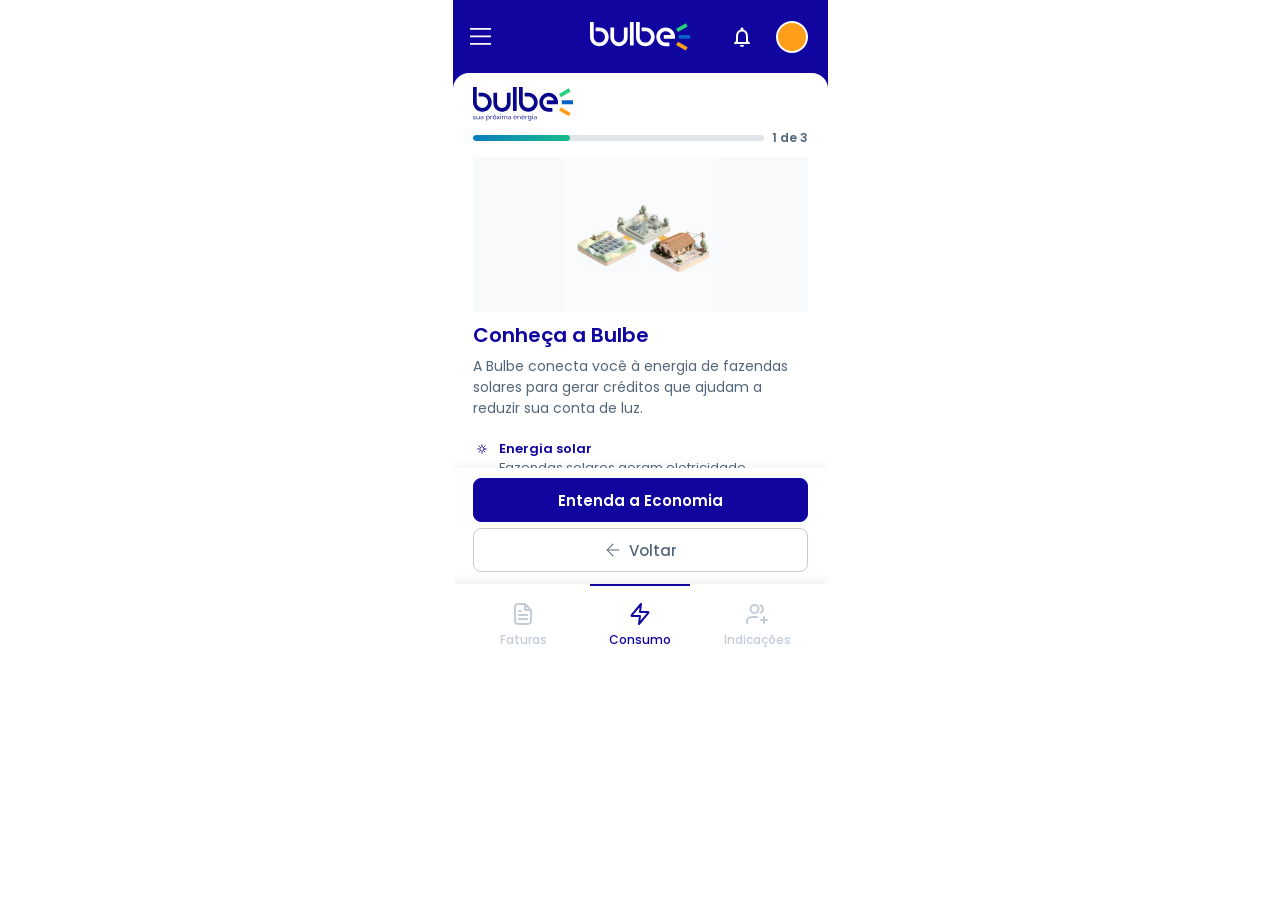
==== pages/onboarding.html @ 9747c5fc "Implementa primeira versão da HU01" ====
<!DOCTYPE html>
<html lang="pt-BR">
<head>
  <meta charset="UTF-8">
  <meta name="viewport" content="width=device-width, initial-scale=1.0">
  <title>Bulbe | Onboarding educativo</title>
  <link rel="preconnect" href="https://fonts.googleapis.com">
  <link rel="preconnect" href="https://fonts.gstatic.com" crossorigin>
  <link href="https://fonts.googleapis.com/css2?family=Poppins:wght@400;500;600;700&display=swap" rel="stylesheet">
  <link rel="stylesheet" href="../assets/css/layout.css">
  <link rel="stylesheet" href="../assets/css/onboarding.css">
  <script src="../assets/js/onboarding.js" defer></script>
  <script src="../assets/js/layout.js" defer></script>
</head>
<body>
  <div class="app">
    <header class="app-cabecalho">
      <!-- Conecte os botões às ações da história que estiver desenvolvendo. -->
      <button class="botao-icone botao-menu" type="button" aria-label="Abrir menu" aria-controls="menu-lateral" aria-expanded="false" aria-haspopup="dialog">
        <img src="../assets/img/menu.svg" width="21" height="17" alt="">
      </button>

      <img class="app-logo" src="../assets/img/logo.svg" width="100" height="29" alt="Bulbe">

      <div class="cabecalho-acoes">
        <button class="botao-icone" type="button" aria-label="Notificações">
          <img src="../assets/img/notificacao.svg" width="40" height="40" alt="">
        </button>
        <button class="botao-icone" type="button" aria-label="Meu perfil">
          <img src="../assets/img/perfil.svg" width="40" height="40" alt="">
        </button>
      </div>
    </header>

    <main class="app-conteudo onboarding" id="conteudo" aria-label="Onboarding educativo">
      <div class="onboarding-cabecalho">
        <img class="onboarding-logo" src="../assets/img/logo_menu.svg" alt="Bulbe — sua próxima energia" width="122" height="41">
        <div class="onboarding-progresso">
          <progress id="progresso" max="3" value="1" aria-label="Progresso da apresentação"></progress>
          <span id="etapa-atual" aria-live="polite" aria-atomic="true">1 de 3</span>
        </div>
      </div>
      <div class="onboarding-etapas" id="etapas">
        <section class="onboarding-etapa" aria-labelledby="titulo-conheca">
          <img class="onboarding-ilustracao" src="../assets/img/onboarding-educativo/conheca.png" alt="Fazenda solar, rede de energia e casa conectadas" width="420" height="420">
          <h1 id="titulo-conheca" tabindex="-1">Conheça a Bulbe</h1>
          <p>A Bulbe conecta você à energia de fazendas solares para gerar créditos que ajudam a reduzir sua conta de luz.</p>
          <ul class="onboarding-beneficios">
            <li><span class="icone-etapa icone-sol" aria-hidden="true"></span><div><h2>Energia solar</h2><p>Fazendas solares geram eletricidade.</p></div></li>
            <li><span class="icone-etapa icone-rede" aria-hidden="true"></span><div><h2>Rede elétrica</h2><p>A energia é enviada para a rede da distribuidora, que continua abastecendo seu imóvel.</p></div></li>
            <li><span class="icone-etapa icone-economia" aria-hidden="true"></span><div><h2>Créditos de energia</h2><p>Os créditos compensam parte do consumo e ajudam a reduzir o custo da energia.</p></div></li>
          </ul>
        </section>
        <section class="onboarding-etapa" aria-labelledby="titulo-economize" hidden>
          <img class="onboarding-ilustracao" src="../assets/img/onboarding-educativo/economize.png" alt="Casa abastecida pela rede elétrica, sem painéis solares no telhado" width="384" height="384">
          <h1 id="titulo-economize" tabindex="-1">Economize sem instalar placas solares.</h1>
          <p>Você não precisa instalar equipamentos em casa nem fazer obras. A economia acontece conforme as condições do seu contrato.</p>
          <ul class="onboarding-beneficios">
            <li><span class="icone-etapa icone-casa" aria-hidden="true"></span><div><h2>Sem obras</h2><p>Não é necessário instalar painéis solares na sua casa.</p></div></li>
            <li><span class="icone-etapa icone-celular" aria-hidden="true"></span><div><h2>Adesão digital</h2><p>Você pode iniciar o processo pelo aplicativo.</p></div></li>
            <li><span class="icone-etapa icone-economia" aria-hidden="true"></span><div><h2>Economia na conta</h2><p>Os créditos elegíveis ajudam a reduzir o custo da energia. O desconto depende das condições contratadas.</p></div></li>
          </ul>
        </section>
        <section class="onboarding-etapa" aria-labelledby="titulo-comece" hidden>
          <img class="onboarding-ilustracao" src="../assets/img/onboarding-educativo/comece.png" alt="Conta de energia e moeda representando economia" width="336" height="336">
          <h1 id="titulo-comece" tabindex="-1">Começar é simples.</h1>
          <p>Conheça as etapas para contratar o serviço e acompanhe o processo até a ativação.</p>
          <ol class="onboarding-beneficios">
            <li><span class="icone-etapa icone-check" aria-hidden="true"></span><div><h2>1. Confira os requisitos</h2><p>Verifique se seu endereço e sua instalação são atendidos. O cadastro deve ser feito em nome do titular da conta de luz, com seu CPF, telefone e e-mail.</p></div></li>
            <li><span class="icone-etapa icone-adesao" aria-hidden="true"></span><div><h2>2. Faça sua adesão</h2><p>Preencha os dados solicitados, valide seu cadastro e leia e aceite o termo de adesão.</p></div></li>
            <li><span class="icone-etapa icone-relogio" aria-hidden="true"></span><div><h2>3. Aguarde a ativação</h2><p>Acompanhe as atualizações por e-mail e WhatsApp até o início da economia.</p></div></li>
          </ol>
          <p class="onboarding-fonte">Confira as condições nas <a href="https://bulbeenergia.com.br/duvidas/" target="_blank" rel="noopener noreferrer">dúvidas frequentes da Bulbe</a>.</p>
        </section>
      </div>
      <div class="onboarding-acoes">
        <button class="onboarding-botao onboarding-avancar" id="avancar" type="button">Entenda a Economia</button>
        <p class="cadastro-aviso" id="cadastro-aviso" hidden>Cadastro indisponível neste protótipo.</p>
        <button class="onboarding-botao onboarding-voltar" id="voltar" type="button"><span class="icone-voltar" aria-hidden="true"></span> Voltar</button>
      </div>
    </main>

    <nav class="app-navegacao" aria-label="Navegação principal">
      <!-- Ao implementar as páginas, conecte os destinos e mova aria-current para o item ativo. -->
      <button class="navegacao-item" type="button">
        <img src="../assets/img/faturas.svg" width="24" height="24" alt="">
        <span>Faturas</span>
      </button>
      <button class="navegacao-item" type="button" aria-current="page">
        <span class="icone-consumo" aria-hidden="true"></span>
        <span>Consumo</span>
      </button>
      <button class="navegacao-item" type="button">
        <img src="../assets/img/indicacoes.svg" width="24" height="24" alt="">
        <span>Indicações</span>
      </button>
    </nav>
    <dialog class="menu-lateral" id="menu-lateral" aria-label="Menu de histórias">
      <div class="menu-painel">
        <div class="menu-cabecalho">
          <button class="menu-fechar" type="button" aria-label="Fechar menu" autofocus>
            <span aria-hidden="true">×</span>
          </button>
          <img class="menu-logo" src="../assets/img/logo_menu.svg" alt="Bulbe — sua próxima energia">
        </div>
        <nav class="menu-links" aria-label="Histórias do aplicativo">
          <a class="menu-link" href="onboarding.html" aria-current="page">
            <img src="../assets/img/onboarding.svg" width="24" height="24" alt="">
            <span>Onboarding Educativo</span>
          </a>
          <a class="menu-link" href="simulador.html">
            <img src="../assets/img/simulador.svg" width="24" height="24" alt="">
            <span>Simulador de Economia</span>
          </a>
          <a class="menu-link" href="central.html">
            <img src="../assets/img/comunicacoes.svg" width="24" height="24" alt="">
            <span>Central de Comunicações</span>
          </a>
          <a class="menu-link menu-link-economia" href="painel.html">
            <img src="../assets/img/economia.svg" width="24" height="24" alt="">
            <span>Painel de Economia Acumulada</span>
          </a>
        </nav>
      </div>
    </dialog>
  </div>
</body>
</html>
---- assets/css/layout.css ----
:root {
  --cor-primaria: #10069f;
  --cor-inativa: #c2ccd6;
  --cor-superficie: #fff;
  --fonte: "Poppins", sans-serif;
}

* {
  box-sizing: border-box;
}

body {
  margin: 0;
  background: var(--cor-superficie);
  font-family: var(--fonte);
}

button,
input,
select,
textarea {
  font: inherit;
}

/* Base de 375 × 667 px; em telas menores, acompanha o espaço disponível. */
.app {
  display: flex;
  flex-direction: column;
  width: 375px;
  max-width: 100%;
  height: 667px;
  height: min(667px, 100dvh);
  margin-inline: auto;
  overflow: hidden;
  background: var(--cor-primaria);
}

.app-cabecalho {
  position: relative;
  display: flex;
  align-items: center;
  justify-content: space-between;
  flex: 0 0 73px;
  padding-inline: 6px 14px;
}

.app-logo {
  position: absolute;
  left: 50%;
  transform: translateX(-50%);
}

.cabecalho-acoes {
  display: flex;
  gap: 6px;
}

.botao-icone {
  display: grid;
  place-items: center;
  width: 44px;
  height: 44px;
  padding: 0;
  border: 0;
  background: transparent;
  cursor: pointer;
}

img {
  display: block;
}

.app-conteudo {
  flex: 1;
  min-height: 0;
  overflow-y: auto;
  border-radius: 16px 16px 0 0;
  background: var(--cor-superficie);
}

.app-navegacao {
  z-index: 1;
  display: grid;
  grid-template-columns: repeat(3, minmax(0, 1fr));
  flex: 0 0 83px;
  padding-inline: 12px;
  background: var(--cor-superficie);
  box-shadow: 0 -3px 10px rgb(0 0 0 / 7%);
}

.navegacao-item {
  position: relative;
  display: flex;
  flex-direction: column;
  align-items: center;
  gap: 7px;
  padding: 18px 0 0;
  border: 0;
  background: transparent;
  color: var(--cor-inativa);
  font: 500 12px/1.2 var(--fonte);
  cursor: pointer;
}

.navegacao-item[aria-current="page"] {
  color: var(--cor-primaria);
}

.navegacao-item[aria-current="page"]::before {
  position: absolute;
  top: 0;
  width: 100px;
  max-width: 100%;
  height: 2px;
  background: currentColor;
  content: "";
}

/* A máscara reutiliza o SVG original e permite aplicar a cor do item ativo. */
.icone-consumo {
  display: block;
  width: 24px;
  height: 24px;
  background: currentColor;
  -webkit-mask: url("../img/consumo.svg") center / contain no-repeat;
  mask: url("../img/consumo.svg") center / contain no-repeat;
}

button:focus-visible {
  outline: 2px solid currentColor;
  outline-offset: -4px;
  border-radius: 4px;
}

.botao-icone:focus-visible {
  outline-color: var(--cor-superficie);
}

/* O diálogo mantém o foco no menu enquanto ele estiver aberto. */
.menu-lateral {
  position: fixed;
  inset: 0 0 auto;
  width: 375px;
  max-width: 100%;
  height: 667px;
  height: min(667px, 100dvh);
  max-height: 100%;
  margin: 0 auto;
  padding: 0;
  border: 0;
  background: rgb(16 6 80 / 22%);
  backdrop-filter: blur(5px);
  -webkit-backdrop-filter: blur(5px);
  color: #536779;
}

.menu-lateral::backdrop {
  background: transparent;
}

.menu-painel {
  width: 66.6667%;
  height: 100%;
  overflow-y: auto;
  border-radius: 0 14px 0 0;
  background: var(--cor-superficie);
  box-shadow: 4px 0 0 rgb(0 0 0 / 12%);
}

.menu-cabecalho {
  position: relative;
  display: grid;
  place-items: center;
  height: 104px;
  border-bottom: 1px solid var(--cor-inativa);
}

.menu-logo {
  width: 130px;
  max-width: 75%;
  height: auto;
}

.menu-fechar {
  position: absolute;
  top: 0;
  right: 0;
  display: grid;
  place-items: center;
  width: 32px;
  height: 32px;
  padding: 0;
  border: 0;
  background: transparent;
  color: inherit;
  font-size: 30px;
  line-height: 1;
  cursor: pointer;
}

.menu-links {
  display: flex;
  flex-direction: column;
}

.menu-link {
  display: flex;
  align-items: center;
  gap: 10px;
  min-height: 70px;
  padding: 14px 12px 14px 20px;
  color: inherit;
  font-size: 14px;
  font-weight: 600;
  line-height: 1.45;
  text-decoration: none;
}

.menu-link img {
  flex: 0 0 24px;
  object-fit: contain;
}

.menu-icone-economia {
  flex: 0 0 24px;
  height: 24px;
  background: currentColor;
  -webkit-mask: url("../img/economia.svg") center / contain no-repeat;
  mask: url("../img/economia.svg") center / contain no-repeat;
}

.menu-link:hover {
  background: #f3f4f8;
}

.menu-link:focus-visible {
  outline: 2px solid var(--cor-primaria);
  outline-offset: -3px;
}
---- assets/css/onboarding.css ----
.onboarding {
  display: flex;
  flex-direction: column;
  overflow: hidden;
  color: #536679;
}

.onboarding-cabecalho {
  flex-shrink: 0;
  padding: 14px 20px 10px;
}

.onboarding-logo {
  width: 100px;
  height: auto;
  margin-bottom: 8px;
}

.onboarding-progresso {
  display: flex;
  align-items: center;
  gap: 8px;
  font-size: 12px;
  font-weight: 600;
}

.onboarding-progresso progress {
  appearance: none;
  flex: 1;
  min-width: 0;
  height: 6px;
  overflow: hidden;
  border: 0;
  border-radius: 8px;
  background: #e0e5e9;
}

.onboarding-progresso progress::-webkit-progress-bar {
  background: #e0e5e9;
  border-radius: 8px;
}

.onboarding-progresso progress::-webkit-progress-value {
  background: linear-gradient(90deg, #087cbe, #19bc8b);
  border-radius: 8px;
}

.onboarding-progresso progress::-moz-progress-bar {
  background: linear-gradient(90deg, #087cbe, #19bc8b);
  border-radius: 8px;
}

.onboarding-etapas {
  flex: 1;
  min-height: 0;
  overflow-y: auto;
  overscroll-behavior: contain;
  padding: 0 20px 16px;
  scrollbar-width: thin;
}

.onboarding-ilustracao {
  width: 100%;
  height: 155px;
  object-fit: contain;
  background: #f7f9fa;
}

.onboarding h1 {
  margin: 10px 0 8px;
  color: var(--cor-primaria);
  font-size: 20px;
  font-weight: 600;
  line-height: 1.3;
}

.onboarding h1:focus-visible {
  outline: 2px solid var(--cor-primaria);
  outline-offset: 2px;
}

.onboarding p {
  margin: 0;
  font-size: 14px;
  line-height: 1.5;
}

.onboarding-beneficios {
  display: grid;
  gap: 12px;
  margin: 20px 0 0;
  padding: 0;
  list-style: none;
}

.onboarding-beneficios li {
  display: flex;
  align-items: flex-start;
  gap: 8px;
}

.onboarding h2 {
  margin: 0;
  color: var(--cor-primaria);
  font-size: 13px;
  font-weight: 600;
  line-height: 1.5;
}

.onboarding-beneficios p {
  font-size: 13px;
}

.icone-etapa {
  display: inline-grid;
  place-items: center;
  flex: 0 0 18px;
  height: 20px;
  color: var(--cor-primaria);
  font-size: 23px;
  line-height: 1;
}

.icone-rede,
.icone-economia,
.icone-adesao,
.icone-sol,
.icone-casa,
.icone-celular,
.icone-check,
.icone-relogio,
.icone-voltar {
  background: currentColor;
  -webkit-mask: var(--icone) center / contain no-repeat;
  mask: var(--icone) center / contain no-repeat;
}

.icone-rede { --icone: url("../img/consumo.svg"); }
.icone-economia { --icone: url("../img/economia.svg"); }
.icone-adesao { --icone: url("../img/faturas.svg"); }
.icone-sol { --icone: url("../img/sol.svg"); }
.icone-casa { --icone: url("../img/casa.svg"); }
.icone-celular { --icone: url("../img/celular.svg"); }
.icone-check { --icone: url("../img/check-circulo.svg"); }
.icone-relogio { --icone: url("../img/relogio.svg"); }
.icone-voltar { --icone: url("../img/seta-voltar.svg"); }

.onboarding-acoes {
  display: grid;
  flex-shrink: 0;
  gap: 6px;
  padding: 10px 20px 12px;
  background: #fff;
  box-shadow: 0 -4px 10px rgb(0 0 0 / 4%);
}

.onboarding-botao {
  width: 100%;
  min-height: 44px;
  padding: 10px;
  border: 1px solid var(--cor-inativa);
  border-radius: 8px;
  font-size: 15px;
  font-weight: 600;
  line-height: 1.4;
  cursor: pointer;
}

.onboarding-avancar {
  border-color: var(--cor-primaria);
  background: var(--cor-primaria);
  color: #fff;
}

.onboarding-avancar:disabled {
  opacity: .55;
  cursor: not-allowed;
}

.onboarding-voltar {
  display: flex;
  align-items: center;
  justify-content: center;
  gap: 6px;
  background: #fff;
  color: #536679;
  font-weight: 500;
}

.onboarding-voltar .icone-voltar {
  width: 20px;
  height: 20px;
  flex-shrink: 0;
}

.onboarding .cadastro-aviso,
.onboarding .onboarding-fonte {
  font-size: 11px;
}

.cadastro-aviso { text-align: center; }
.onboarding .onboarding-fonte { margin-top: 16px; }
.onboarding-fonte a { color: var(--cor-primaria); }

.onboarding [hidden] { display: none; }
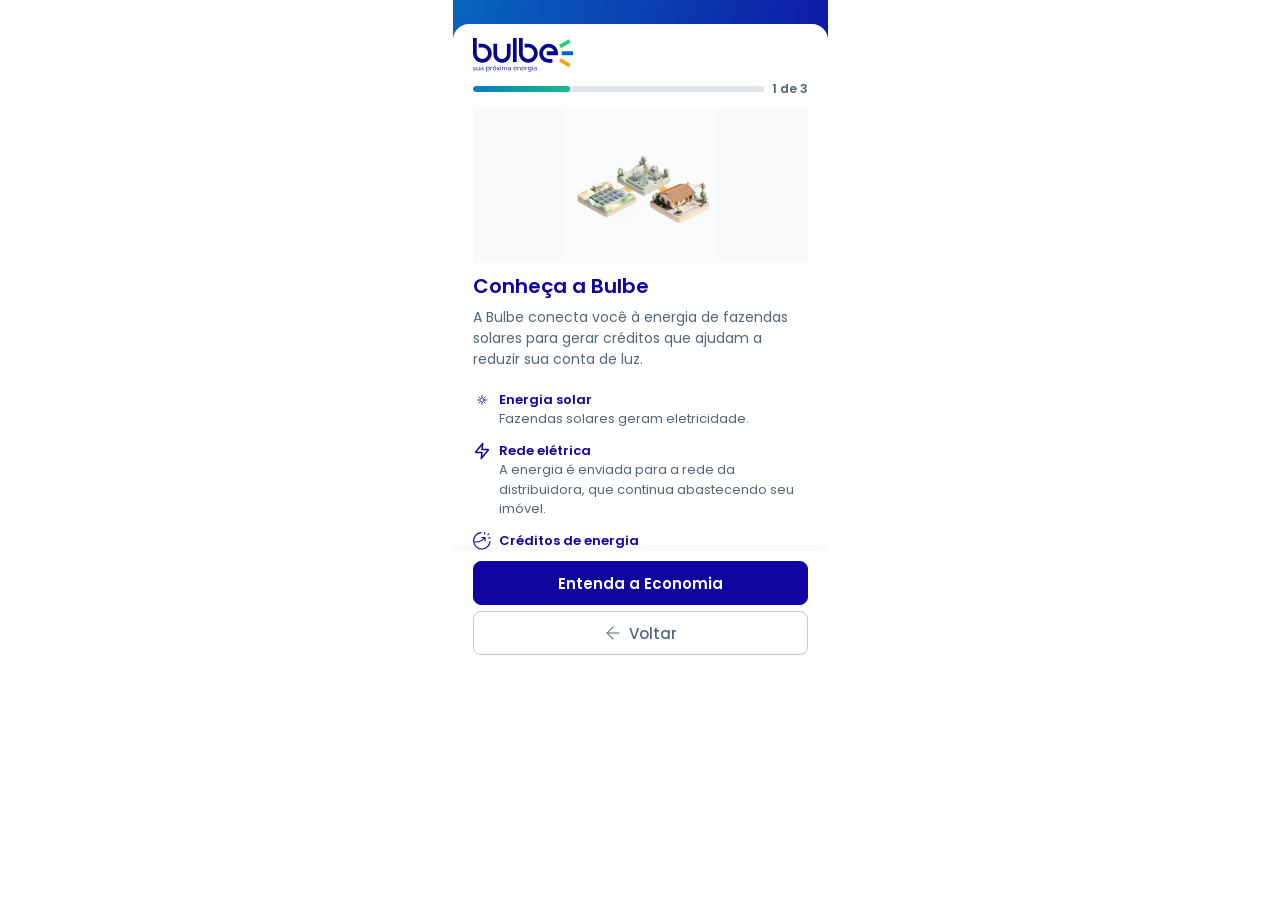
==== commit 82e0a2cb: "Remove footer e header em onboarding e simulador" ====
--- a/pages/onboarding.html
+++ b/pages/onboarding.html
@@ -10,28 +10,9 @@
   <link rel="stylesheet" href="../assets/css/layout.css">
   <link rel="stylesheet" href="../assets/css/onboarding.css">
   <script src="../assets/js/onboarding.js" defer></script>
-  <script src="../assets/js/layout.js" defer></script>
 </head>
 <body>
-  <div class="app">
-    <header class="app-cabecalho">
-      <!-- Conecte os botões às ações da história que estiver desenvolvendo. -->
-      <button class="botao-icone botao-menu" type="button" aria-label="Abrir menu" aria-controls="menu-lateral" aria-expanded="false" aria-haspopup="dialog">
-        <img src="../assets/img/menu.svg" width="21" height="17" alt="">
-      </button>
-
-      <img class="app-logo" src="../assets/img/logo.svg" width="100" height="29" alt="Bulbe">
-
-      <div class="cabecalho-acoes">
-        <button class="botao-icone" type="button" aria-label="Notificações">
-          <img src="../assets/img/notificacao.svg" width="40" height="40" alt="">
-        </button>
-        <button class="botao-icone" type="button" aria-label="Meu perfil">
-          <img src="../assets/img/perfil.svg" width="40" height="40" alt="">
-        </button>
-      </div>
-    </header>
-
+  <div class="app app-onboarding">
     <main class="app-conteudo onboarding" id="conteudo" aria-label="Onboarding educativo">
       <div class="onboarding-cabecalho">
         <img class="onboarding-logo" src="../assets/img/logo_menu.svg" alt="Bulbe — sua próxima energia" width="122" height="41">
@@ -75,54 +56,9 @@
       </div>
       <div class="onboarding-acoes">
         <button class="onboarding-botao onboarding-avancar" id="avancar" type="button">Entenda a Economia</button>
-        <p class="cadastro-aviso" id="cadastro-aviso" hidden>Cadastro indisponível neste protótipo.</p>
         <button class="onboarding-botao onboarding-voltar" id="voltar" type="button"><span class="icone-voltar" aria-hidden="true"></span> Voltar</button>
       </div>
     </main>
-
-    <nav class="app-navegacao" aria-label="Navegação principal">
-      <!-- Ao implementar as páginas, conecte os destinos e mova aria-current para o item ativo. -->
-      <button class="navegacao-item" type="button">
-        <img src="../assets/img/faturas.svg" width="24" height="24" alt="">
-        <span>Faturas</span>
-      </button>
-      <button class="navegacao-item" type="button" aria-current="page">
-        <span class="icone-consumo" aria-hidden="true"></span>
-        <span>Consumo</span>
-      </button>
-      <button class="navegacao-item" type="button">
-        <img src="../assets/img/indicacoes.svg" width="24" height="24" alt="">
-        <span>Indicações</span>
-      </button>
-    </nav>
-    <dialog class="menu-lateral" id="menu-lateral" aria-label="Menu de histórias">
-      <div class="menu-painel">
-        <div class="menu-cabecalho">
-          <button class="menu-fechar" type="button" aria-label="Fechar menu" autofocus>
-            <span aria-hidden="true">×</span>
-          </button>
-          <img class="menu-logo" src="../assets/img/logo_menu.svg" alt="Bulbe — sua próxima energia">
-        </div>
-        <nav class="menu-links" aria-label="Histórias do aplicativo">
-          <a class="menu-link" href="onboarding.html" aria-current="page">
-            <img src="../assets/img/onboarding.svg" width="24" height="24" alt="">
-            <span>Onboarding Educativo</span>
-          </a>
-          <a class="menu-link" href="simulador.html">
-            <img src="../assets/img/simulador.svg" width="24" height="24" alt="">
-            <span>Simulador de Economia</span>
-          </a>
-          <a class="menu-link" href="central.html">
-            <img src="../assets/img/comunicacoes.svg" width="24" height="24" alt="">
-            <span>Central de Comunicações</span>
-          </a>
-          <a class="menu-link menu-link-economia" href="painel.html">
-            <img src="../assets/img/economia.svg" width="24" height="24" alt="">
-            <span>Painel de Economia Acumulada</span>
-          </a>
-        </nav>
-      </div>
-    </dialog>
   </div>
 </body>
 </html>
--- a/assets/css/layout.css
+++ b/assets/css/layout.css
@@ -103,7 +103,7 @@
 }
 
 .navegacao-item[aria-current="page"] {
-  color: var(--cor-primaria);
+  color: var(--cor-inativa);
 }
 
 .navegacao-item[aria-current="page"]::before {
@@ -164,7 +164,7 @@
   overflow-y: auto;
   border-radius: 0 14px 0 0;
   background: var(--cor-superficie);
-  box-shadow: 4px 0 0 rgb(0 0 0 / 12%);
+  box-shadow: 4px 0 0 rgba(53, 49, 49, 0.12);
 }
 
 .menu-cabecalho {
--- a/assets/css/onboarding.css
+++ b/assets/css/onboarding.css
@@ -1,3 +1,8 @@
+.app-onboarding {
+  padding-top: 24px;
+  background: linear-gradient(100deg, #0865be, var(--cor-primaria));
+}
+
 .onboarding {
   display: flex;
   flex-direction: column;
@@ -172,11 +177,6 @@
   color: #fff;
 }
 
-.onboarding-avancar:disabled {
-  opacity: .55;
-  cursor: not-allowed;
-}
-
 .onboarding-voltar {
   display: flex;
   align-items: center;
@@ -193,12 +193,10 @@
   flex-shrink: 0;
 }
 
-.onboarding .cadastro-aviso,
 .onboarding .onboarding-fonte {
   font-size: 11px;
 }
 
-.cadastro-aviso { text-align: center; }
 .onboarding .onboarding-fonte { margin-top: 16px; }
 .onboarding-fonte a { color: var(--cor-primaria); }
 
